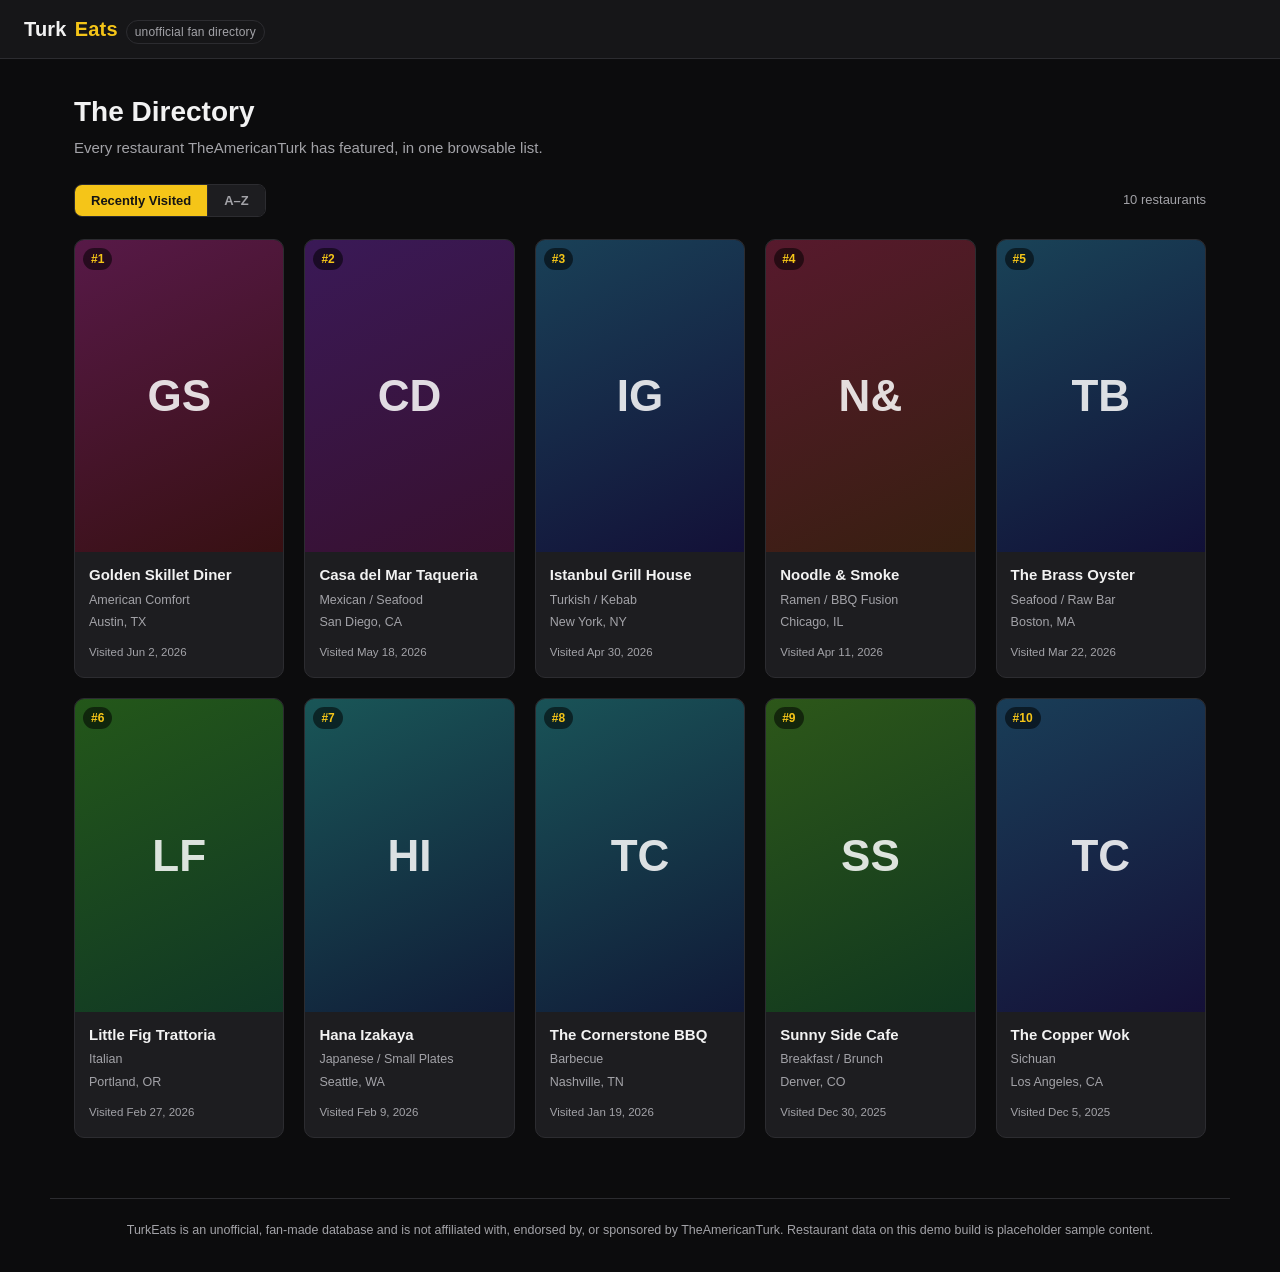
==== index.html @ 87246077 "Initial commit" ====
<!DOCTYPE html>
<html lang="en">
<head>
  <meta charset="UTF-8" />
  <meta name="viewport" content="width=device-width, initial-scale=1.0" />
  <title>TurkEats Directory — Every Restaurant TheAmericanTurk Has Visited</title>
  <meta
    name="description"
    content="Unofficial, fan-made directory of every restaurant featured by TheAmericanTurk, with links and video visits."
  />
  <link rel="stylesheet" href="styles.css" />
</head>
<body>
  <header class="site-header">
    <div class="brand">
      Turk<span class="accent">Eats</span>
      <span class="brand-tag">unofficial fan directory</span>
    </div>
  </header>

  <main>
    <h1 class="page-title">The Directory</h1>
    <p class="page-subtitle">
      Every restaurant TheAmericanTurk has featured, in one browsable list.
    </p>

    <div class="controls-row">
      <div class="sort-group">
        <button class="sort-btn active" data-sort="date">Recently Visited</button>
        <button class="sort-btn" data-sort="alpha">A–Z</button>
      </div>
      <div class="result-count" id="result-count"></div>
    </div>

    <div class="grid" id="grid"></div>
  </main>

  <footer class="site-footer">
    TurkEats is an unofficial, fan-made database and is not affiliated with,
    endorsed by, or sponsored by TheAmericanTurk. Restaurant data on this
    demo build is placeholder sample content.
  </footer>

  <script src="data.js"></script>
  <script src="common.js"></script>
  <script src="app.js"></script>
</body>
</html>
---- styles.css ----
:root {
  --bg: #0c0c0d;
  --bg-raised: #161618;
  --bg-card: #1d1d20;
  --border: #2c2c30;
  --text: #f2f2f2;
  --text-dim: #a3a3a8;
  --accent: #f5c518; /* IMDb-style yellow */
  --accent-dark: #caa30f;
}

* {
  box-sizing: border-box;
}

html, body {
  margin: 0;
  padding: 0;
}

body {
  background: var(--bg);
  color: var(--text);
  font-family: "Helvetica Neue", Arial, "Segoe UI", sans-serif;
  line-height: 1.5;
}

a {
  color: inherit;
  text-decoration: none;
}

/* ---------- header ---------- */

.site-header {
  position: sticky;
  top: 0;
  z-index: 10;
  display: flex;
  align-items: center;
  justify-content: space-between;
  gap: 16px;
  padding: 14px 24px;
  background: var(--bg-raised);
  border-bottom: 1px solid var(--border);
}

.brand {
  display: flex;
  align-items: baseline;
  gap: 8px;
  font-weight: 800;
  font-size: 20px;
  letter-spacing: 0.2px;
}

.brand .accent {
  color: var(--accent);
}

.brand-tag {
  font-size: 12px;
  font-weight: 500;
  color: var(--text-dim);
  border: 1px solid var(--border);
  padding: 2px 8px;
  border-radius: 999px;
}

/* ---------- layout ---------- */

main {
  max-width: 1180px;
  margin: 0 auto;
  padding: 28px 24px 60px;
}

.page-title {
  font-size: 28px;
  font-weight: 800;
  margin: 4px 0 4px;
}

.page-subtitle {
  color: var(--text-dim);
  margin: 0 0 24px;
  font-size: 15px;
}

/* ---------- sort controls ---------- */

.controls-row {
  display: flex;
  align-items: center;
  justify-content: space-between;
  flex-wrap: wrap;
  gap: 12px;
  margin-bottom: 22px;
}

.sort-group {
  display: inline-flex;
  border: 1px solid var(--border);
  border-radius: 8px;
  overflow: hidden;
}

.sort-btn {
  background: var(--bg-card);
  color: var(--text-dim);
  border: none;
  padding: 8px 16px;
  font-size: 13px;
  font-weight: 600;
  cursor: pointer;
  border-right: 1px solid var(--border);
}

.sort-btn:last-child {
  border-right: none;
}

.sort-btn:hover {
  color: var(--text);
}

.sort-btn.active {
  background: var(--accent);
  color: #141414;
}

.result-count {
  color: var(--text-dim);
  font-size: 13px;
}

/* ---------- grid / cards ---------- */

.grid {
  display: grid;
  grid-template-columns: repeat(auto-fill, minmax(190px, 1fr));
  gap: 20px;
}

.card {
  background: var(--bg-card);
  border: 1px solid var(--border);
  border-radius: 10px;
  overflow: hidden;
  display: flex;
  flex-direction: column;
  transition: transform 0.15s ease, border-color 0.15s ease;
}

.card:hover {
  transform: translateY(-4px);
  border-color: var(--accent);
}

.poster {
  aspect-ratio: 2 / 3;
  display: flex;
  align-items: center;
  justify-content: center;
  font-size: 44px;
  font-weight: 800;
  color: rgba(255, 255, 255, 0.85);
  position: relative;
}

.poster .rank {
  position: absolute;
  top: 8px;
  left: 8px;
  background: rgba(0, 0, 0, 0.55);
  color: var(--accent);
  font-size: 12px;
  font-weight: 700;
  padding: 2px 8px;
  border-radius: 999px;
}

.card-body {
  padding: 12px 14px 16px;
  display: flex;
  flex-direction: column;
  gap: 4px;
  flex: 1;
}

.card-name {
  font-size: 15px;
  font-weight: 700;
}

.card-meta {
  font-size: 12.5px;
  color: var(--text-dim);
}

.card-date {
  margin-top: auto;
  font-size: 11.5px;
  color: var(--text-dim);
  padding-top: 8px;
}

/* ---------- footer ---------- */

.site-footer {
  border-top: 1px solid var(--border);
  padding: 22px 24px 32px;
  text-align: center;
  color: var(--text-dim);
  font-size: 12.5px;
  max-width: 1180px;
  margin: 0 auto;
}

/* ---------- detail page ---------- */

.back-link {
  display: inline-flex;
  align-items: center;
  gap: 6px;
  color: var(--text-dim);
  font-size: 13px;
  font-weight: 600;
  margin-bottom: 18px;
}

.back-link:hover {
  color: var(--accent);
}

.detail-header {
  display: flex;
  flex-wrap: wrap;
  gap: 20px;
  align-items: flex-start;
  justify-content: space-between;
  margin-bottom: 24px;
}

.detail-name {
  font-size: 32px;
  font-weight: 800;
  margin: 0 0 8px;
}

.detail-meta {
  display: flex;
  flex-wrap: wrap;
  gap: 8px;
  color: var(--text-dim);
  font-size: 14px;
}

.pill {
  border: 1px solid var(--border);
  border-radius: 999px;
  padding: 3px 12px;
  background: var(--bg-card);
}

.site-btn {
  background: var(--accent);
  color: #141414;
  font-weight: 700;
  font-size: 14px;
  padding: 10px 20px;
  border-radius: 8px;
  white-space: nowrap;
}

.site-btn:hover {
  background: var(--accent-dark);
}

.section {
  margin-top: 32px;
}

.section-title {
  font-size: 13px;
  text-transform: uppercase;
  letter-spacing: 0.08em;
  color: var(--text-dim);
  font-weight: 700;
  margin-bottom: 12px;
}

.video-frame {
  position: relative;
  width: 100%;
  max-width: 480px;
  aspect-ratio: 9 / 16;
  background: var(--bg-card);
  border: 1px solid var(--border);
  border-radius: 12px;
  overflow: hidden;
}

.video-frame.wide {
  max-width: 100%;
  aspect-ratio: 16 / 9;
}

.video-frame iframe {
  width: 100%;
  height: 100%;
  border: 0;
}

.video-placeholder {
  position: absolute;
  inset: 0;
  display: flex;
  align-items: center;
  justify-content: center;
  text-align: center;
  padding: 24px;
  color: var(--text-dim);
  font-size: 13.5px;
}

.map-wrap {
  display: grid;
  grid-template-columns: 1.1fr 0.9fr;
  gap: 16px;
  align-items: stretch;
}

@media (max-width: 640px) {
  .map-wrap {
    grid-template-columns: 1fr;
  }
}

.map-frame {
  width: 100%;
  min-height: 260px;
  border: 1px solid var(--border);
  border-radius: 12px;
  overflow: hidden;
}

.map-frame iframe {
  width: 100%;
  height: 100%;
  border: 0;
  min-height: 260px;
}

.address-card {
  background: var(--bg-card);
  border: 1px solid var(--border);
  border-radius: 12px;
  padding: 18px;
  display: flex;
  flex-direction: column;
  justify-content: center;
  gap: 6px;
}

.address-card .label {
  font-size: 12px;
  color: var(--text-dim);
  text-transform: uppercase;
  letter-spacing: 0.06em;
}

.address-card .value {
  font-size: 15px;
  font-weight: 600;
}

.address-card .directions-link {
  margin-top: 10px;
  font-size: 13px;
  font-weight: 700;
  color: var(--accent);
}

.empty-state {
  text-align: center;
  padding: 60px 20px;
  color: var(--text-dim);
}
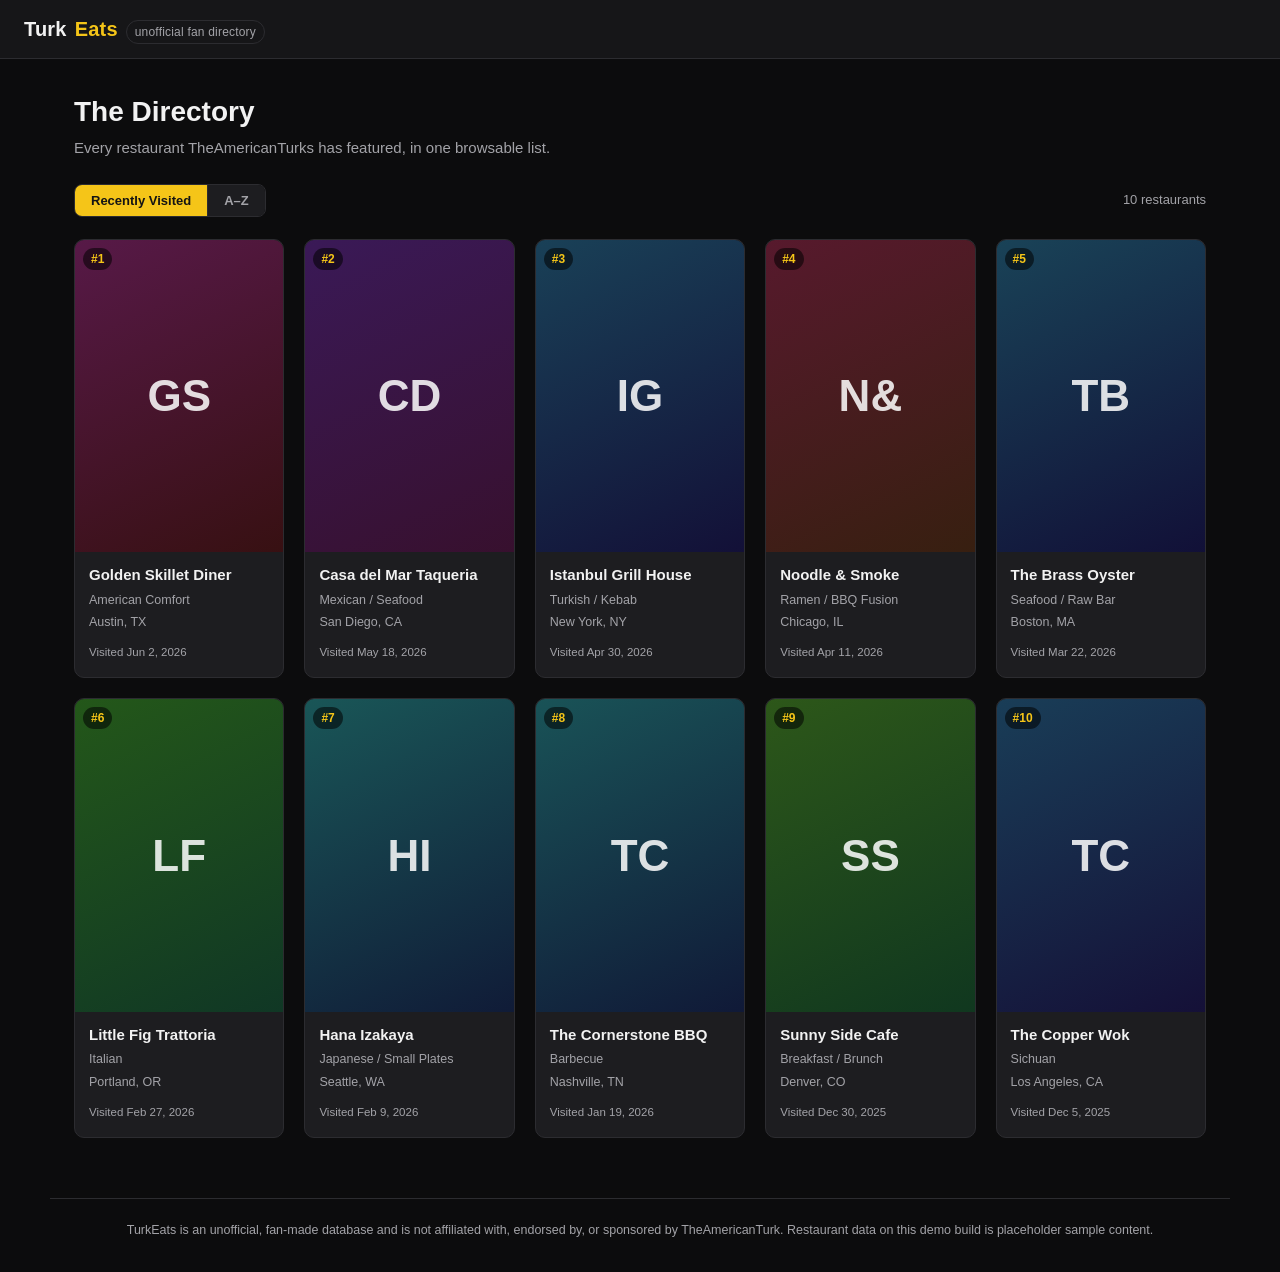
==== commit c8b8527d: "Update index.html" ====
--- a/index.html
+++ b/index.html
@@ -21,7 +21,7 @@
   <main>
     <h1 class="page-title">The Directory</h1>
     <p class="page-subtitle">
-      Every restaurant TheAmericanTurk has featured, in one browsable list.
+      Every restaurant TheAmericanTurks has featured, in one browsable list.
     </p>
 
     <div class="controls-row">
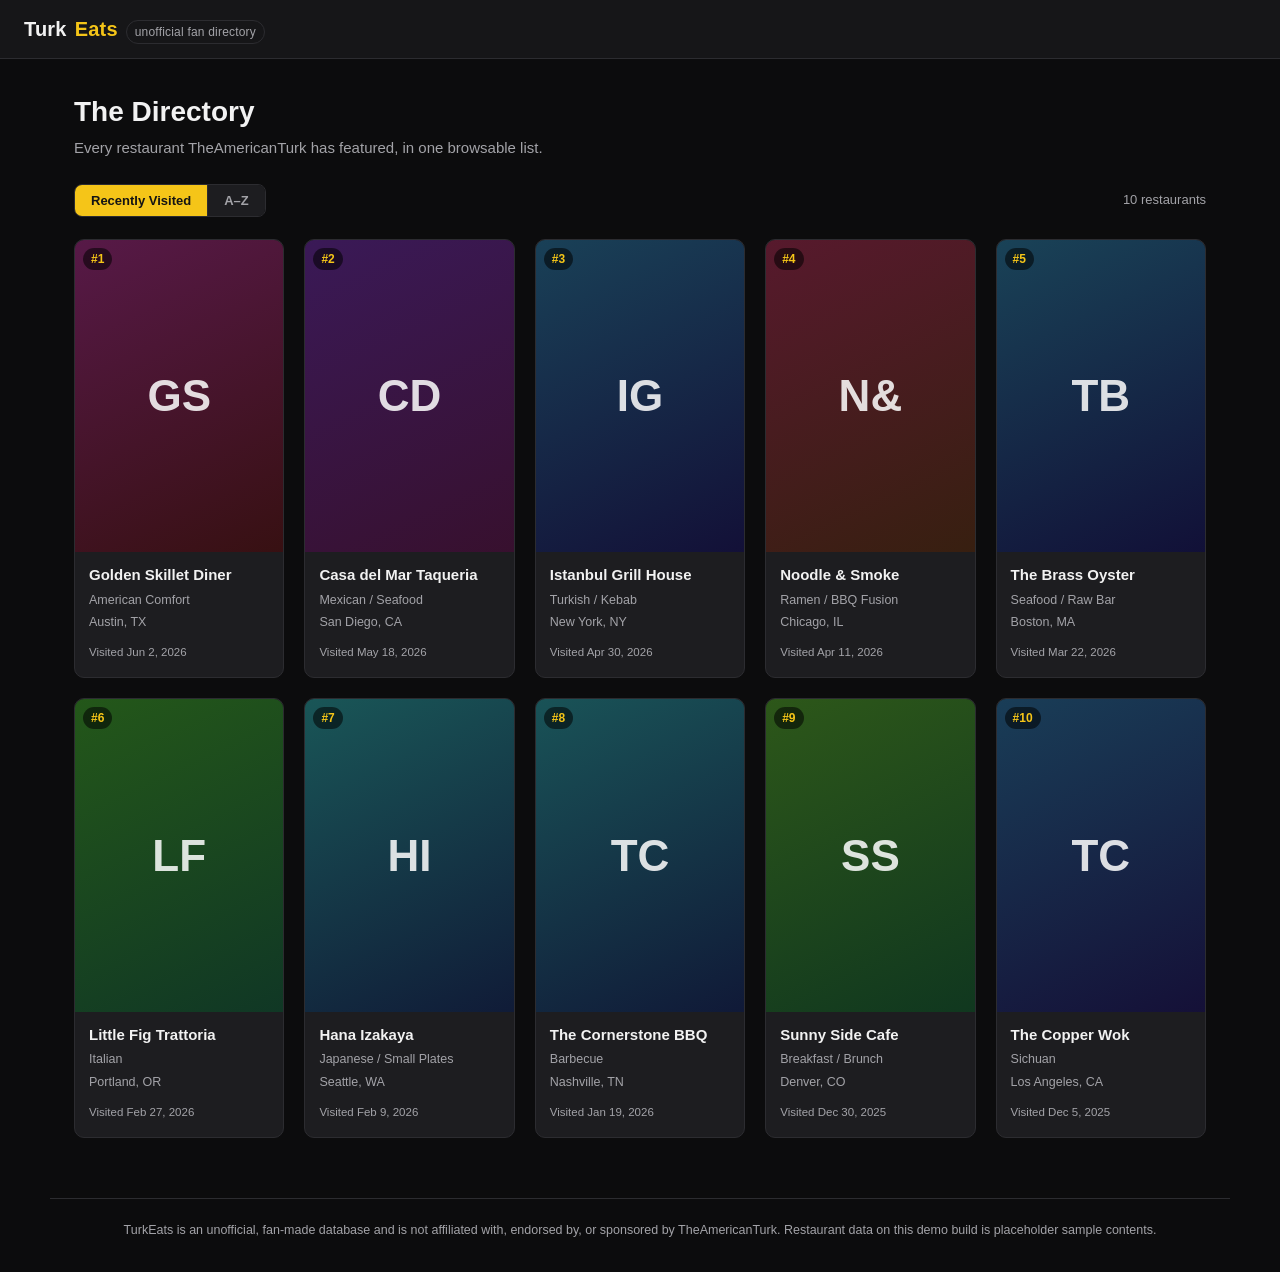
==== commit f4bf9606: "Update index.html" ====
--- a/index.html
+++ b/index.html
@@ -21,7 +21,7 @@
   <main>
     <h1 class="page-title">The Directory</h1>
     <p class="page-subtitle">
-      Every restaurant TheAmericanTurks has featured, in one browsable list.
+      Every restaurant TheAmericanTurk has featured, in one browsable list.
     </p>
 
     <div class="controls-row">
@@ -38,7 +38,7 @@
   <footer class="site-footer">
     TurkEats is an unofficial, fan-made database and is not affiliated with,
     endorsed by, or sponsored by TheAmericanTurk. Restaurant data on this
-    demo build is placeholder sample content.
+    demo build is placeholder sample contents.
   </footer>
 
   <script src="data.js"></script>
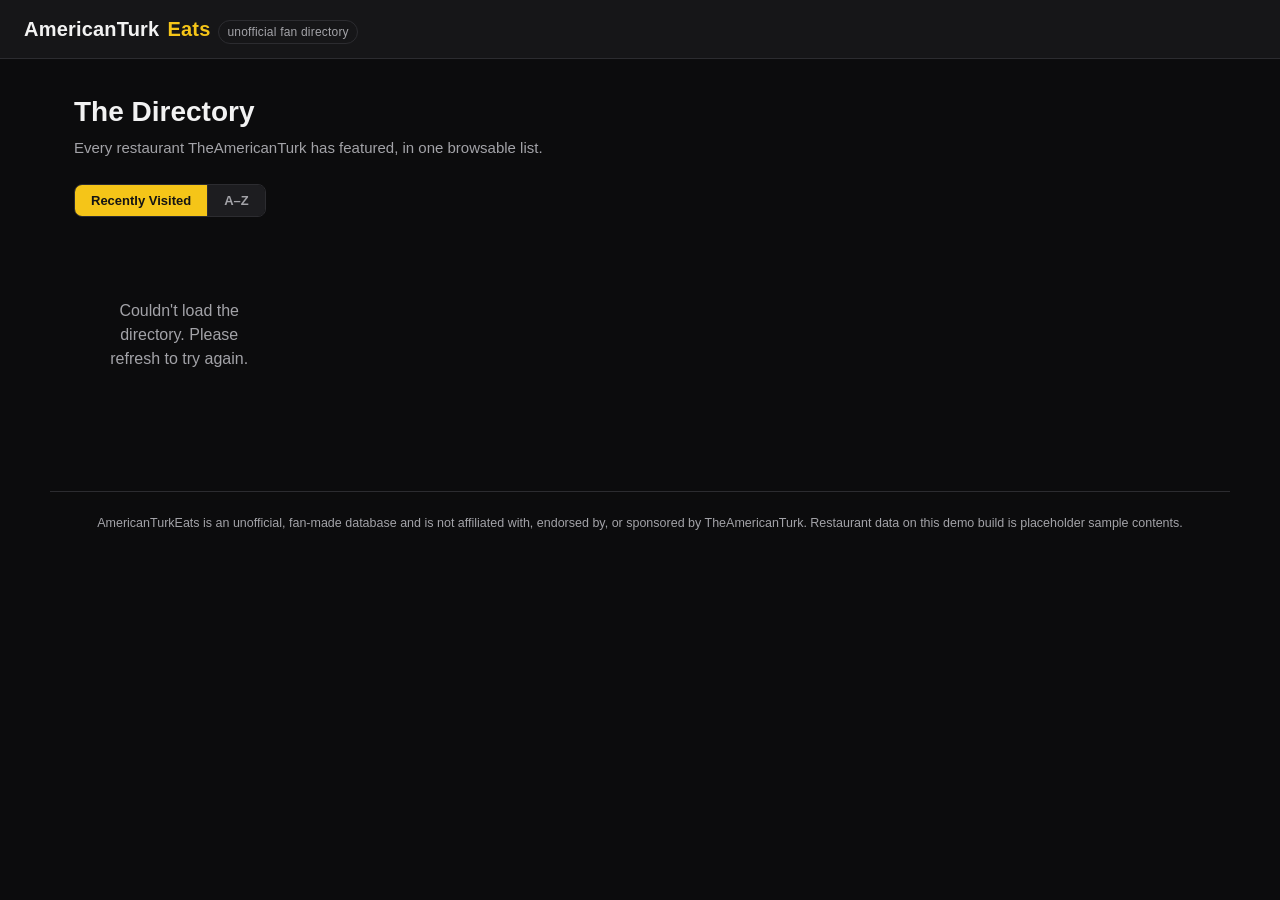
==== commit 884ea82d: "updated site name" ====
--- a/index.html
+++ b/index.html
@@ -3,7 +3,7 @@
 <head>
   <meta charset="UTF-8" />
   <meta name="viewport" content="width=device-width, initial-scale=1.0" />
-  <title>TurkEats Directory — Every Restaurant TheAmericanTurk Has Visited</title>
+  <title>AmericanTurkEats Directory — Every Restaurant TheAmericanTurk Has Visited</title>
   <meta
     name="description"
     content="Unofficial, fan-made directory of every restaurant featured by TheAmericanTurk, with links and video visits."
@@ -13,7 +13,7 @@
 <body>
   <header class="site-header">
     <div class="brand">
-      Turk<span class="accent">Eats</span>
+      AmericanTurk<span class="accent">Eats</span>
       <span class="brand-tag">unofficial fan directory</span>
     </div>
   </header>
@@ -36,7 +36,7 @@
   </main>
 
   <footer class="site-footer">
-    TurkEats is an unofficial, fan-made database and is not affiliated with,
+    AmericanTurkEats is an unofficial, fan-made database and is not affiliated with,
     endorsed by, or sponsored by TheAmericanTurk. Restaurant data on this
     demo build is placeholder sample contents.
   </footer>
--- a/styles.css
+++ b/styles.css
@@ -168,6 +168,14 @@
   position: relative;
 }
 
+.poster-img {
+  position: absolute;
+  inset: 0;
+  width: 100%;
+  height: 100%;
+  object-fit: cover;
+}
+
 .poster .rank {
   position: absolute;
   top: 8px;
@@ -338,6 +346,7 @@
 }
 
 .map-frame {
+  position: relative;
   width: 100%;
   min-height: 260px;
   border: 1px solid var(--border);
